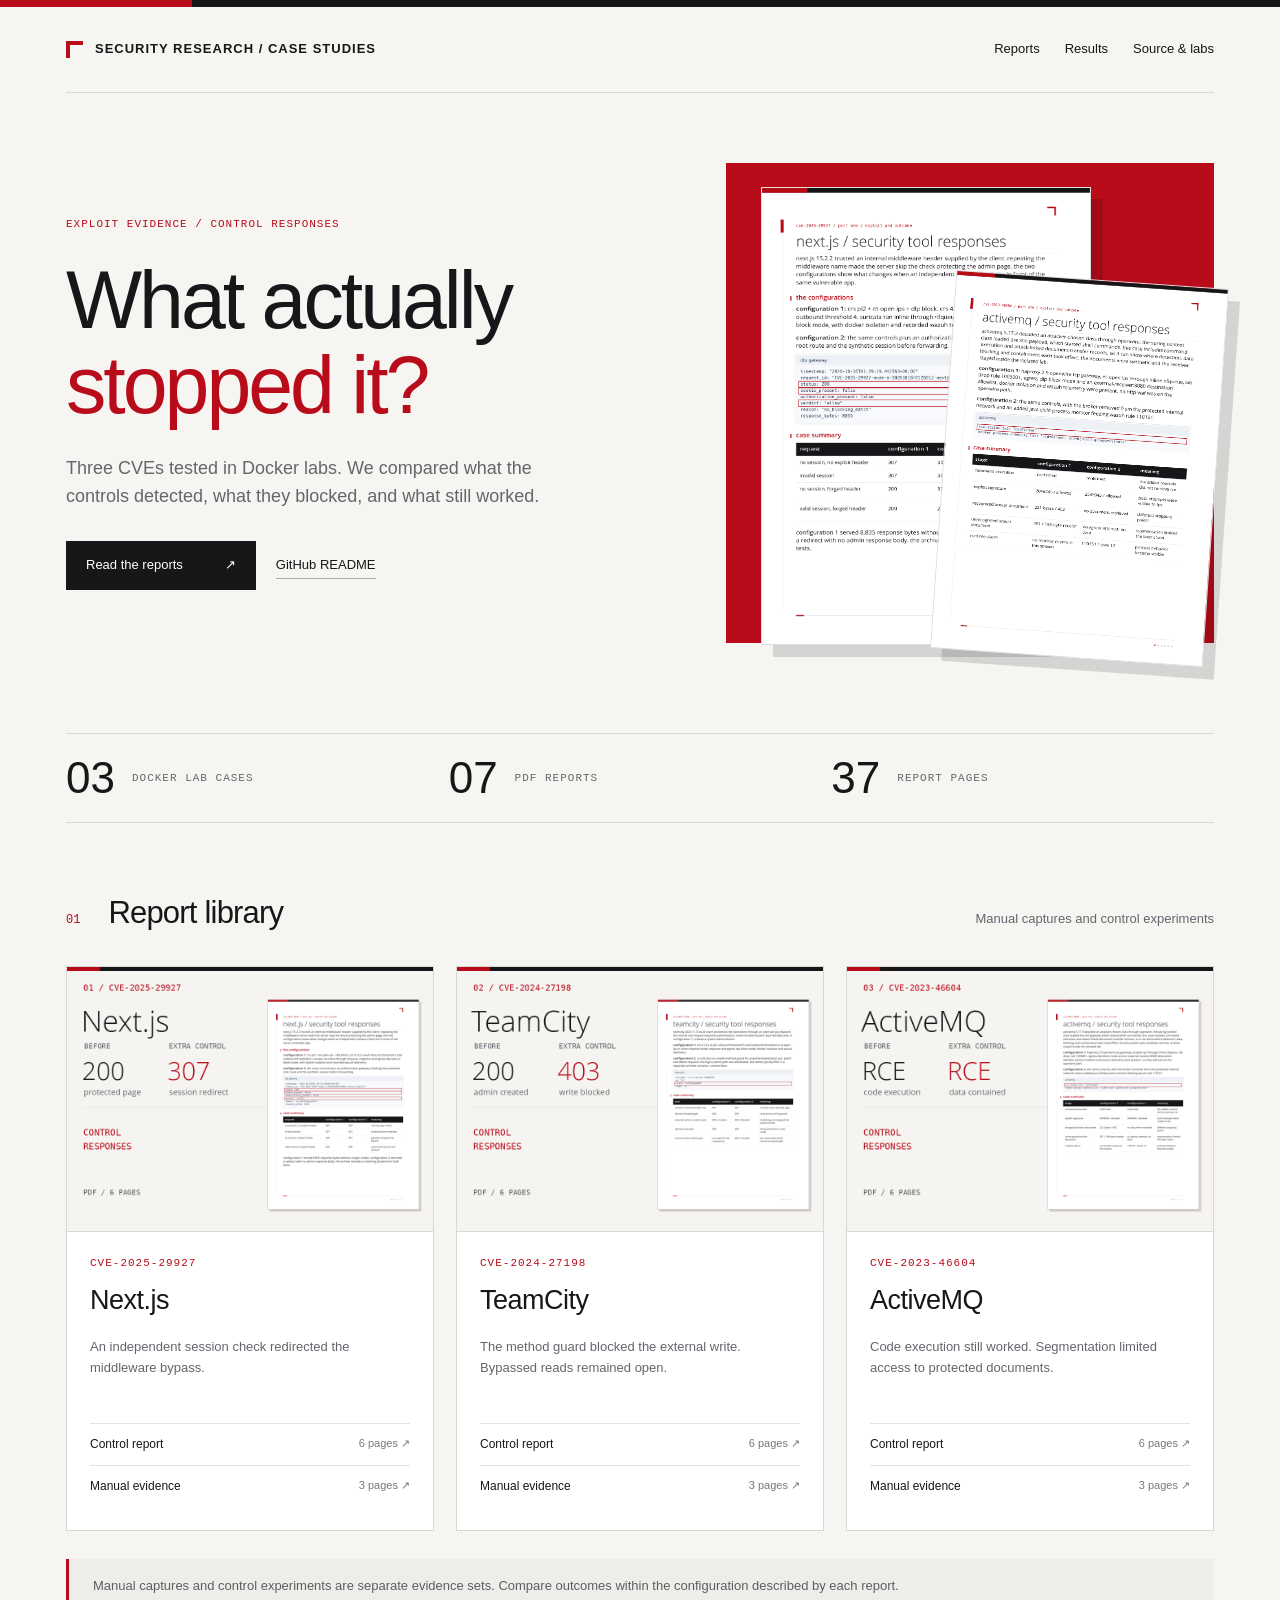
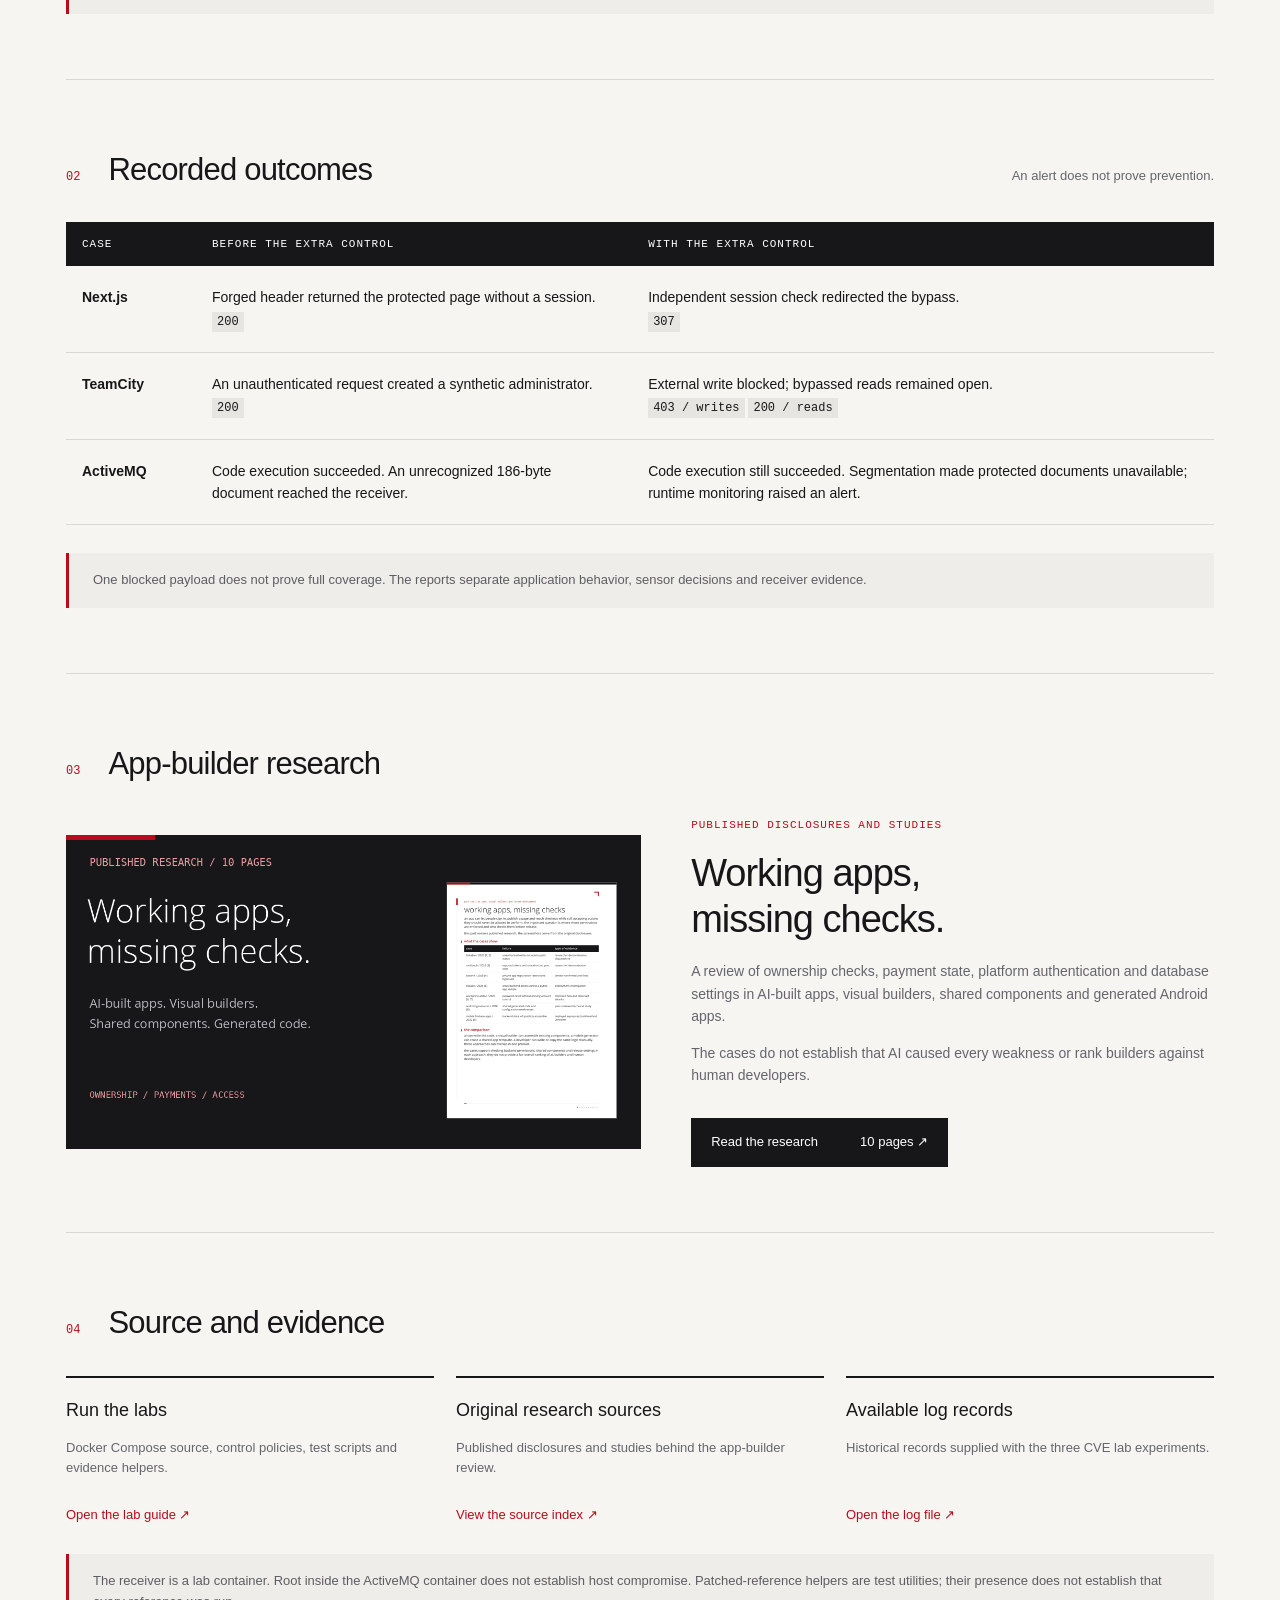
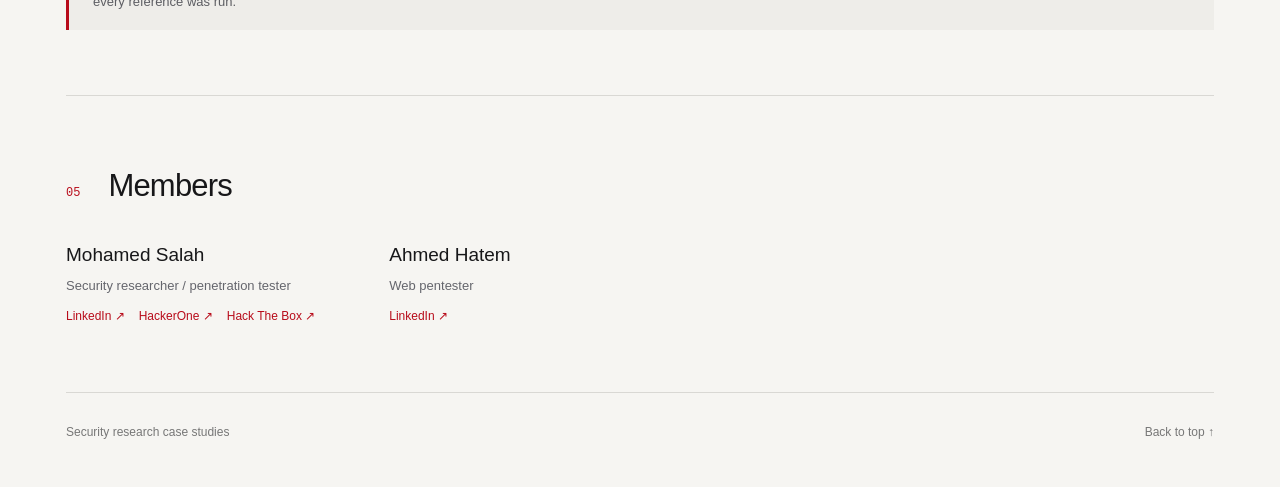
==== index.html @ 5f603a85 "amazing ideas2" ====
<!doctype html><html lang="en"><head><meta charset="utf-8"><meta name="viewport" content="width=device-width, initial-scale=1"><title>Security research case studies</title><meta name="description" content="Three Docker CVE labs and seven reports on exploit outcomes, security controls and app-builder research."><style>*{box-sizing:border-box}html{scroll-behavior:smooth}body{margin:0;background:#f6f5f2;color:#171719;font:16px/1.6 -apple-system,BlinkMacSystemFont,"Segoe UI",sans-serif}a{color:inherit;text-decoration:none}a:focus-visible{outline:3px solid #b80c1b;outline-offset:5px}.topline{height:7px;background:linear-gradient(90deg,#b80c1b 0 15%,#171719 15%)}.wrap{max-width:1220px;margin:auto;padding:0 36px}nav{display:flex;justify-content:space-between;align-items:center;min-height:86px;border-bottom:1px solid #d9d8d4;gap:24px}.wordmark{font-size:13px;letter-spacing:1px;font-weight:700;text-transform:uppercase;display:flex;align-items:center;gap:12px}.mark{width:17px;height:17px;border-left:4px solid #b80c1b;border-top:4px solid #b80c1b}.navlinks{display:flex;gap:25px;font-size:13px}.navlinks a:hover,.textlink:hover{color:#b80c1b}.hero{display:grid;grid-template-columns:1.25fr 1fr;gap:50px;align-items:center;padding:70px 0 60px}.eyebrow{font:11px/1.5 ui-monospace,SFMono-Regular,Consolas,monospace;text-transform:uppercase;letter-spacing:1px;color:#b80c1b}h1{font-weight:350;font-size:clamp(54px,6.3vw,87px);line-height:1.06;letter-spacing:-3px;margin:25px 0}h1 span{color:#b80c1b}.intro{font-size:18px;color:#65666d;max-width:510px}.actions{display:flex;gap:20px;align-items:center;margin-top:30px}.button{display:inline-flex;background:#171719;color:#fff;font-size:13px;padding:14px 20px;gap:42px}.button:hover{background:#b80c1b}.textlink{font-size:13px;border-bottom:1px solid #aaa;line-height:2}.hero-art{background:#b80c1b;padding:24px 35px 0;position:relative;min-height:480px}.hero-art img{width:79%;display:block;box-shadow:12px 12px 0 #0002;margin:0 0 -28px;border:1px solid #ddd}.hero-art img:last-child{position:absolute;width:56%;right:-2px;bottom:13px;transform:rotate(4deg)}.stats{display:grid;grid-template-columns:repeat(3,1fr);border-top:1px solid #d9d8d4;border-bottom:1px solid #d9d8d4;margin-top:30px}.stat{padding:22px 0;display:flex;align-items:center;gap:17px}.stat strong{font-weight:300;font-size:44px;line-height:1}.stat span{font:11px ui-monospace,Consolas,monospace;text-transform:uppercase;letter-spacing:1px;color:#65666d}.section{padding:65px 0;border-bottom:1px solid #d9d8d4}.section-head{display:flex;gap:28px;align-items:baseline;margin-bottom:28px}.section-head .num{color:#b80c1b;font:12px ui-monospace,monospace}.section-head h2{font-size:31px;font-weight:400;letter-spacing:-.8px;margin:0}.section-head p{margin:0 0 0 auto;color:#65666d;font-size:13px}.grid{display:grid;grid-template-columns:repeat(3,1fr);gap:22px}.report-card{border:1px solid #d9d8d4;background:#fff;transition:transform .2s,box-shadow .2s}.report-card:hover{transform:translateY(-4px);box-shadow:0 12px 28px #1717190d}.cover{display:block;border-bottom:1px solid #d9d8d4;overflow:hidden}.cover img{width:100%;display:block}.card-body{padding:23px}.card-body h3{font-size:27px;font-weight:400;letter-spacing:-.5px;margin:8px 0}.card-body p{font-size:13px;line-height:1.65;color:#65666d;min-height:65px}.report-links{margin-top:22px}.report-links a{font-size:12px;display:flex;justify-content:space-between;gap:10px;padding:11px 0;border-top:1px solid #e4e3df}.report-links a:hover{color:#b80c1b}.report-links span{font-size:11px;color:#777}.callout{border-left:3px solid #b80c1b;padding:17px 24px;margin-top:28px;background:#eeede9;color:#5d5e63;font-size:13px}.tablewrap{overflow-x:auto}table{border-collapse:collapse;width:100%;font-size:14px;min-width:650px}th{text-align:left;font:11px ui-monospace,Consolas,monospace;letter-spacing:1px;text-transform:uppercase;background:#171719;color:#fff;padding:16px}td{padding:20px 16px;border-bottom:1px solid #d9d8d4;vertical-align:top}td:first-child{font-weight:600;min-width:130px}td code{background:#e7e5e1;padding:3px 5px;font-size:12px}.red{color:#b80c1b}.research{display:grid;grid-template-columns:1.1fr 1fr;gap:50px;align-items:center}.research img{width:100%;display:block}.research h3{font-size:38px;line-height:1.2;font-weight:350;letter-spacing:-1px;margin:18px 0}.research p{font-size:14px;color:#65666d}.research .button{margin-top:18px}.links-grid{display:grid;grid-template-columns:repeat(3,1fr);gap:22px}.directory{border-top:2px solid #171719;padding-top:18px}.directory h3{font-size:18px;font-weight:500;margin:0 0 10px}.directory p{font-size:13px;color:#65666d;min-height:50px}.directory a{color:#b80c1b;font-size:13px}.people{display:flex;gap:60px;margin-top:30px}.people h3{font-size:19px;font-weight:500;margin:0}.people p{font-size:13px;color:#65666d;margin:5px 0}.people a{font-size:12px;color:#b80c1b;margin-right:14px}footer{padding:30px 0 45px;display:flex;justify-content:space-between;color:#777;font-size:12px}img{max-width:100%}@media(prefers-reduced-motion:reduce){html{scroll-behavior:auto}*{transition:none!important}}@media(max-width:850px){.hero{grid-template-columns:1fr;gap:35px;padding:42px 0}.hero-art{display:none}.grid{grid-template-columns:1fr}.report-card{display:grid;grid-template-columns:1fr 1.1fr}.cover{border-right:1px solid #ddd;border-bottom:0;align-self:center}.card-body p{min-height:0}.section-head{flex-wrap:wrap;gap:12px}.section-head p{margin:0 0 0 32px}.research{grid-template-columns:1fr;gap:25px}.links-grid{grid-template-columns:1fr}.directory p{min-height:0}.section{padding:42px 0}.people{gap:35px;flex-wrap:wrap}}@media(max-width:540px){.wrap{padding:0 20px}nav{align-items:flex-start;padding:20px 0;gap:14px;flex-direction:column}.navlinks{gap:20px}h1{font-size:58px;letter-spacing:-2px}.stats{gap:8px}.stat{flex-direction:column;align-items:flex-start;gap:10px}.stat strong{font-size:36px}.stat span{font-size:9px}.report-card{display:block}.cover{border-right:0;border-bottom:1px solid #ddd}.section-head h2{font-size:27px}.research h3{font-size:33px}.actions{gap:16px}.button{gap:20px}footer{flex-direction:column;gap:10px}}</style></head><body><div class="topline"></div><main class="wrap"><nav aria-label="Main navigation"><a class="wordmark" href="#top"><span class="mark" aria-hidden="true"></span>Security research / case studies</a><div class="navlinks"><a href="#reports">Reports</a><a href="#results">Results</a><a href="#source">Source &amp; labs</a></div></nav><section class="hero" id="top"><div><div class="eyebrow">Exploit evidence / control responses</div><h1>What actually<br><span>stopped it?</span></h1><p class="intro">Three CVEs tested in Docker labs. We compared what the controls detected, what they blocked, and what still worked.</p><div class="actions"><a class="button" href="#reports">Read the reports <span>↗</span></a><a class="textlink" href="README.md">GitHub README</a></div></div><div class="hero-art" aria-hidden="true"><img src="assets/reports/nextjs_cve-2025-29927_security_controls.png" alt=""><img src="assets/reports/activemq_cve-2023-46604_security_controls.png" alt=""></div></section><div class="stats"><div class="stat"><strong>03</strong><span>Docker lab cases</span></div><div class="stat"><strong>07</strong><span>PDF reports</span></div><div class="stat"><strong>37</strong><span>Report pages</span></div></div><section class="section" id="reports"><div class="section-head"><span class="num">01</span><h2>Report library</h2><p>Manual captures and control experiments</p></div><div class="grid"><article class="report-card"><a class="cover" href="reports/nextjs_cve-2025-29927_security_controls.pdf"><img src="assets/cases/nextjs.png" alt="Next.js recorded outcomes and report preview" loading="lazy"></a><div class="card-body"><div class="eyebrow">CVE-2025-29927</div><h3>Next.js</h3><p>An independent session check redirected the middleware bypass.</p><div class="report-links"><a href="reports/nextjs_cve-2025-29927_security_controls.pdf">Control report <span>6 pages ↗</span></a><a href="reports/nextjs_cve-2025-29927_report.pdf">Manual evidence <span>3 pages ↗</span></a></div></div></article><article class="report-card"><a class="cover" href="reports/teamcity_cve-2024-27198_security_controls.pdf"><img src="assets/cases/teamcity.png" alt="TeamCity recorded outcomes and report preview" loading="lazy"></a><div class="card-body"><div class="eyebrow">CVE-2024-27198</div><h3>TeamCity</h3><p>The method guard blocked the external write. Bypassed reads remained open.</p><div class="report-links"><a href="reports/teamcity_cve-2024-27198_security_controls.pdf">Control report <span>6 pages ↗</span></a><a href="reports/teamcity_cve-2024-27198_report.pdf">Manual evidence <span>3 pages ↗</span></a></div></div></article><article class="report-card"><a class="cover" href="reports/activemq_cve-2023-46604_security_controls.pdf"><img src="assets/cases/activemq.png" alt="ActiveMQ recorded outcomes and report preview" loading="lazy"></a><div class="card-body"><div class="eyebrow">CVE-2023-46604</div><h3>ActiveMQ</h3><p>Code execution still worked. Segmentation limited access to protected documents.</p><div class="report-links"><a href="reports/activemq_cve-2023-46604_security_controls.pdf">Control report <span>6 pages ↗</span></a><a href="reports/activemq_cve-2023-46604_report.pdf">Manual evidence <span>3 pages ↗</span></a></div></div></article></div><div class="callout">Manual captures and control experiments are separate evidence sets. Compare outcomes within the configuration described by each report.</div></section><section class="section" id="results"><div class="section-head"><span class="num">02</span><h2>Recorded outcomes</h2><p>An alert does not prove prevention.</p></div><div class="tablewrap"><table><thead><tr><th>Case</th><th>Before the extra control</th><th>With the extra control</th></tr></thead><tbody><tr><td>Next.js</td><td>Forged header returned the protected page without a session.<br><code>200</code></td><td>Independent session check redirected the bypass.<br><code>307</code></td></tr><tr><td>TeamCity</td><td>An unauthenticated request created a synthetic administrator.<br><code>200</code></td><td>External write blocked; bypassed reads remained open.<br><code>403 / writes</code> <code>200 / reads</code></td></tr><tr><td>ActiveMQ</td><td>Code execution succeeded. An unrecognized 186-byte document reached the receiver.</td><td>Code execution still succeeded. Segmentation made protected documents unavailable; runtime monitoring raised an alert.</td></tr></tbody></table></div><div class="callout">One blocked payload does not prove full coverage. The reports separate application behavior, sensor decisions and receiver evidence.</div></section><section class="section"><div class="section-head"><span class="num">03</span><h2>App-builder research</h2></div><div class="research"><a href="reports/app_builders_security_research.pdf"><img src="assets/cases/app-builders.png" alt="Working apps, missing checks report preview" loading="lazy"></a><div><div class="eyebrow">Published disclosures and studies</div><h3>Working apps,<br>missing checks.</h3><p>A review of ownership checks, payment state, platform authentication and database settings in AI-built apps, visual builders, shared components and generated Android apps.</p><p>The cases do not establish that AI caused every weakness or rank builders against human developers.</p><a class="button" href="reports/app_builders_security_research.pdf">Read the research <span>10 pages ↗</span></a></div></div></section><section class="section" id="source"><div class="section-head"><span class="num">04</span><h2>Source and evidence</h2></div><div class="links-grid"><div class="directory"><h3>Run the labs</h3><p>Docker Compose source, control policies, test scripts and evidence helpers.</p><a href="labs/security-control-limits/README.md">Open the lab guide ↗</a></div><div class="directory"><h3>Original research sources</h3><p>Published disclosures and studies behind the app-builder review.</p><a href="research/app-builders/README.md">View the source index ↗</a></div><div class="directory"><h3>Available log records</h3><p>Historical records supplied with the three CVE lab experiments.</p><a href="logs/three_cve_logs_available_records.txt">Open the log file ↗</a></div></div><div class="callout">The receiver is a lab container. Root inside the ActiveMQ container does not establish host compromise. Patched-reference helpers are test utilities; their presence does not establish that every reference was run.</div></section><section class="section"><div class="section-head"><span class="num">05</span><h2>Members</h2></div><div class="people"><div><h3>Mohamed Salah</h3><p>Security researcher / penetration tester</p><a href="https://www.linkedin.com/in/mohamed-salah-3a0498248/">LinkedIn ↗</a><a href="https://hackerone.com/lightofthemoon">HackerOne ↗</a><a href="https://app.hackthebox.com/profile/2354735">Hack The Box ↗</a></div><div><h3>Ahmed Hatem</h3><p>Web pentester</p><a href="https://www.linkedin.com/in/ahmed-hatem-0530742b2">LinkedIn ↗</a></div></div></section><footer><span>Security research case studies</span><a href="#top">Back to top ↑</a></footer></main></body></html>
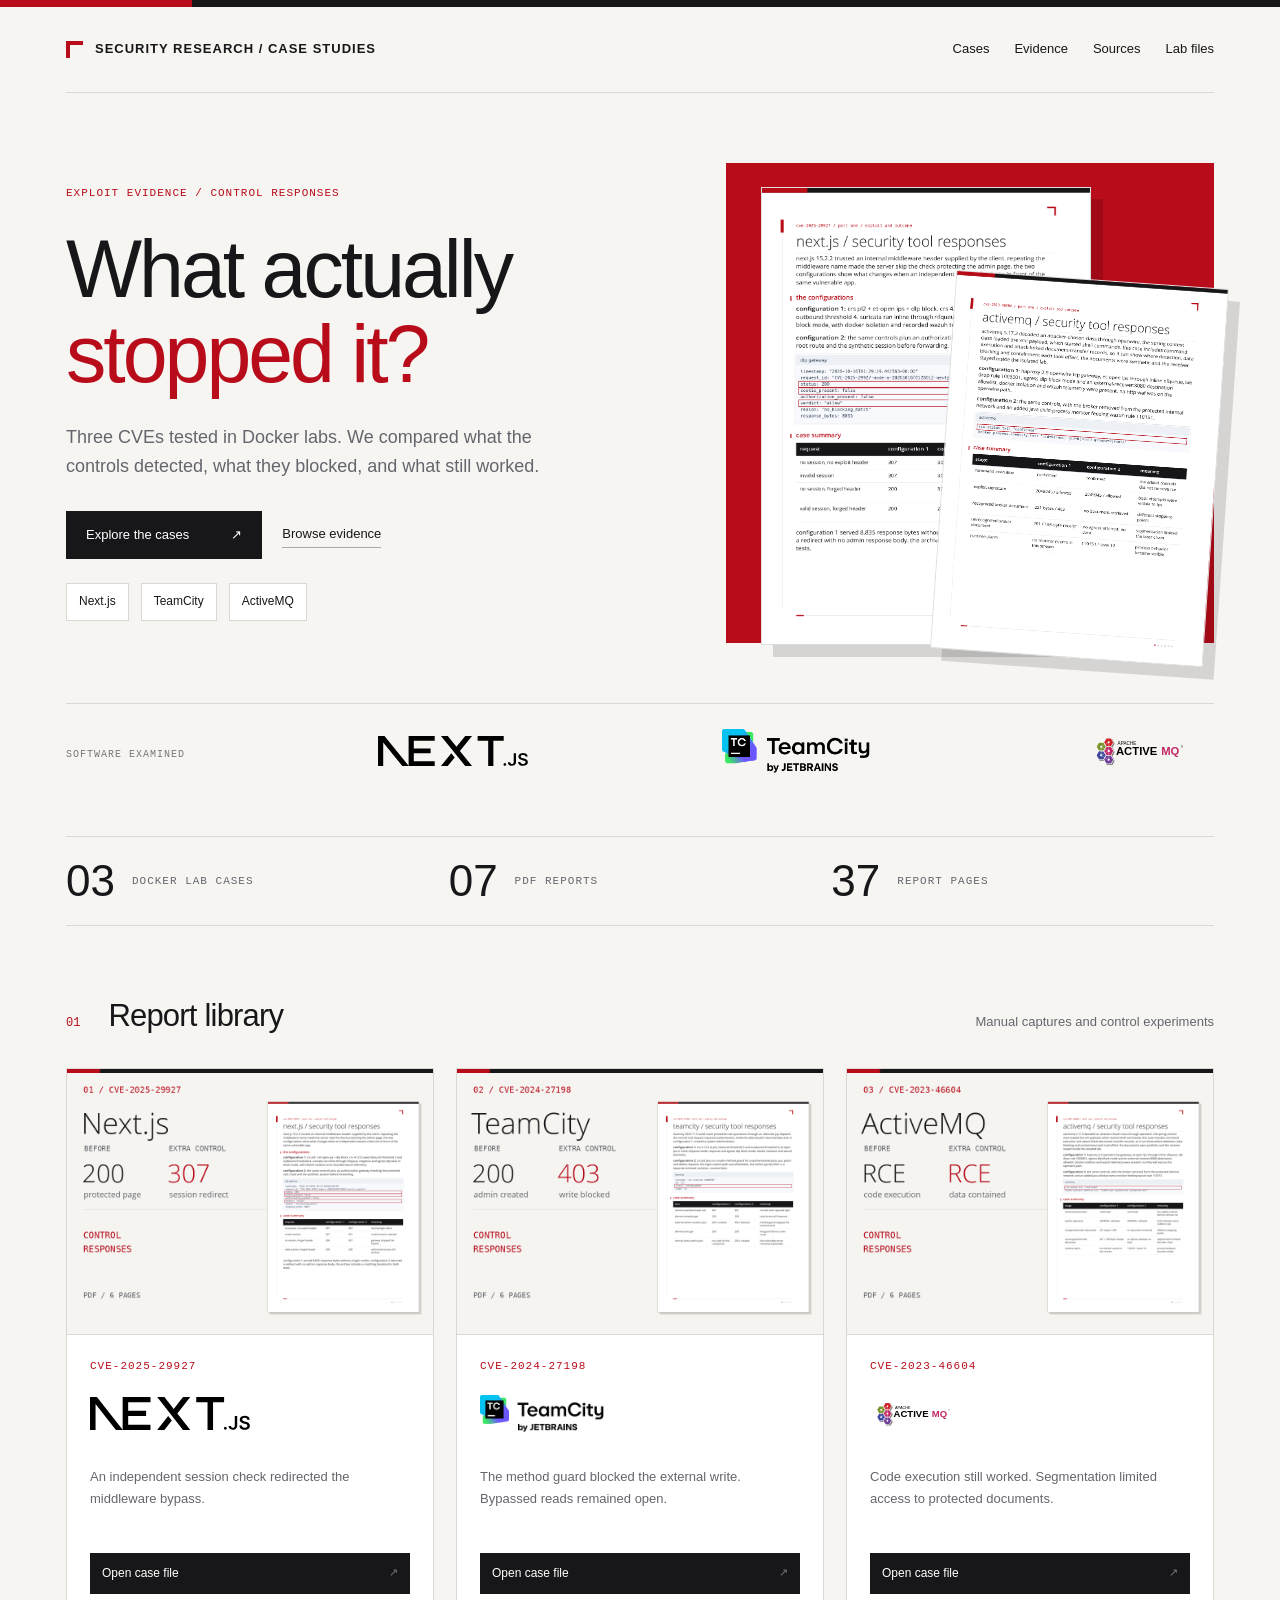
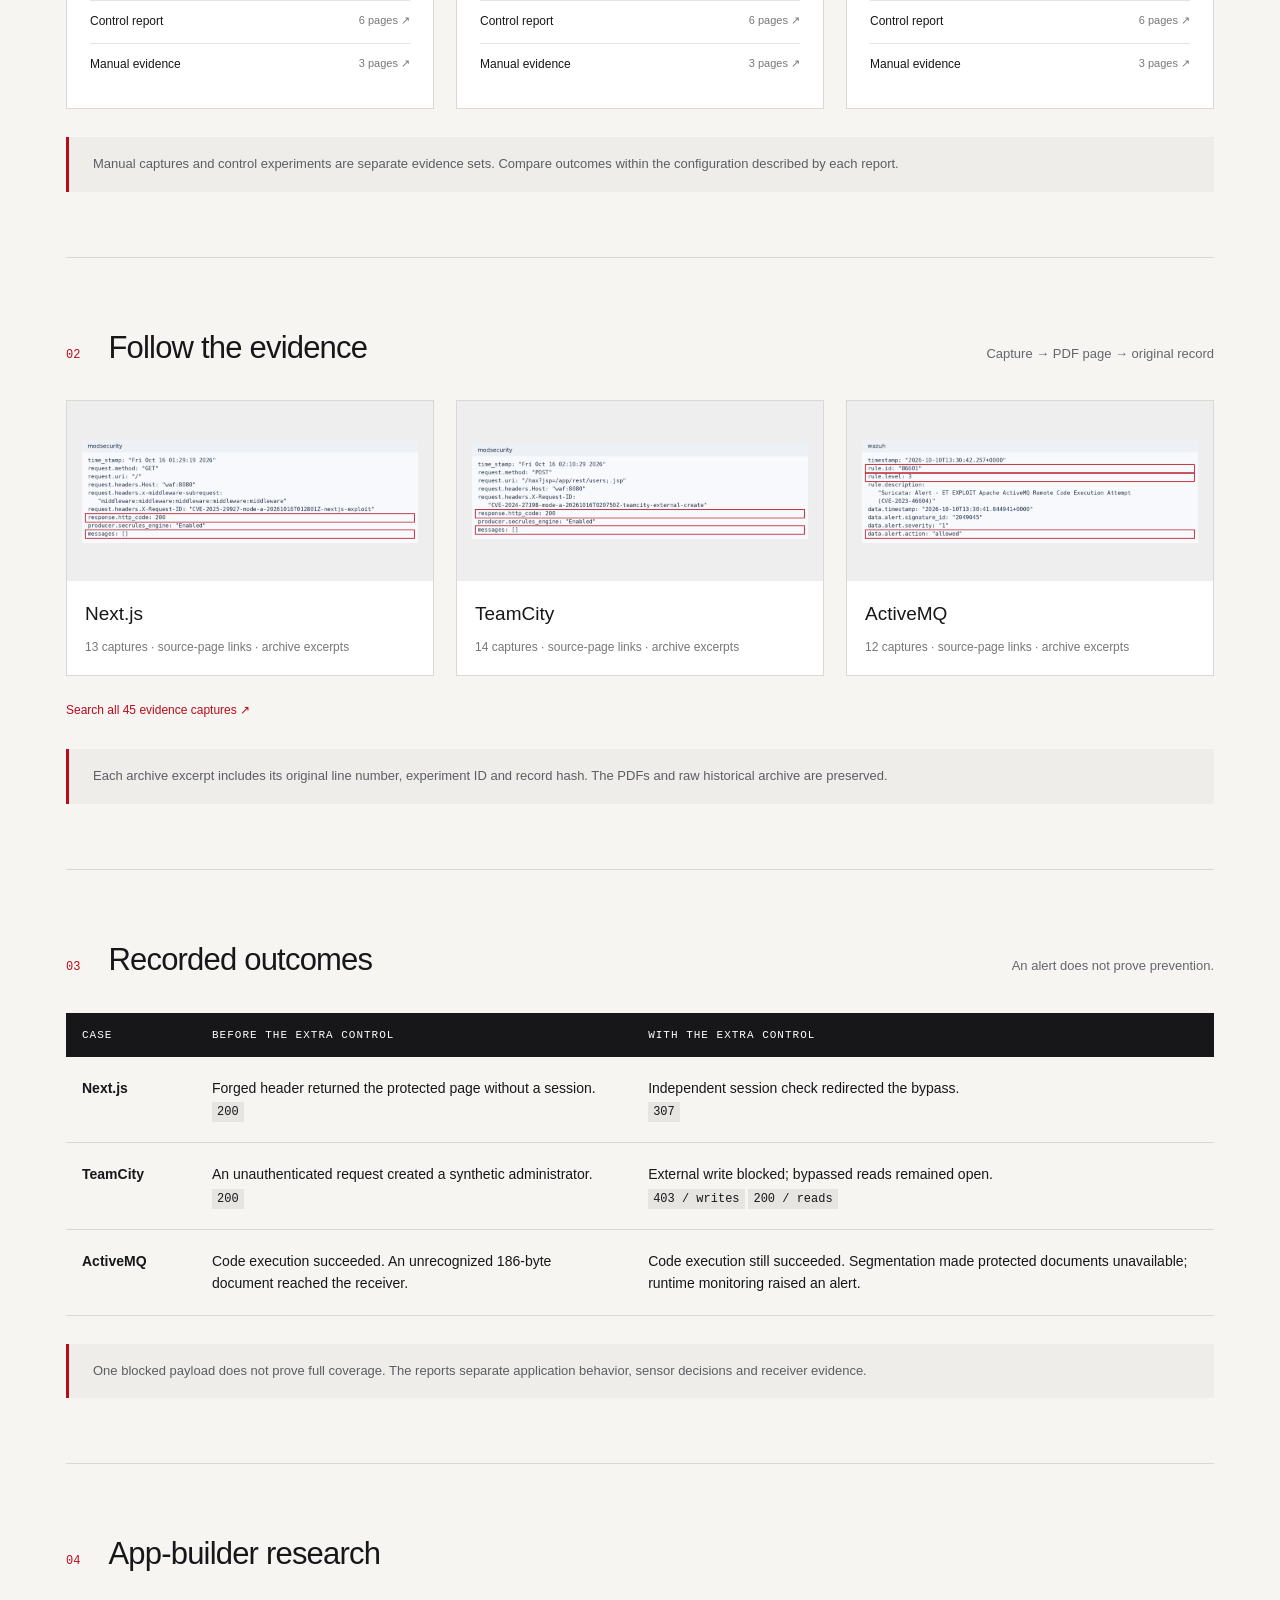
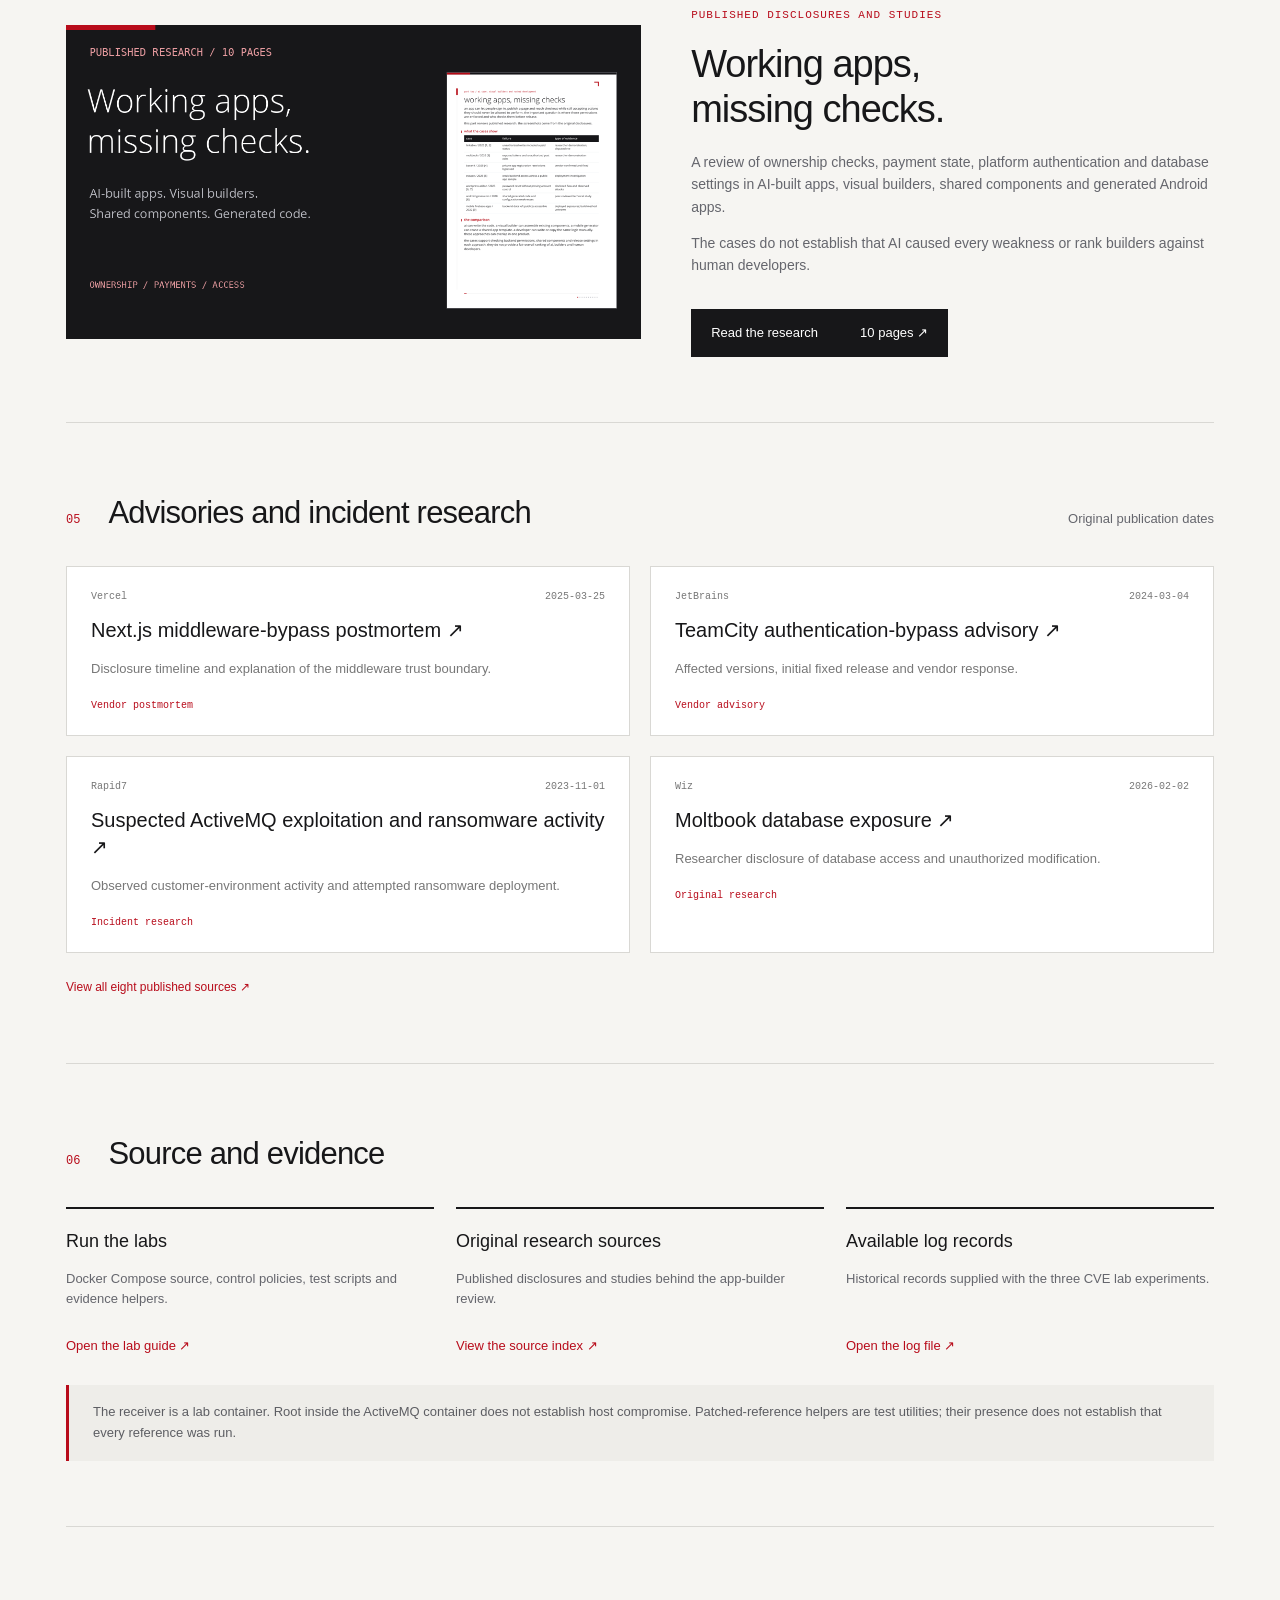
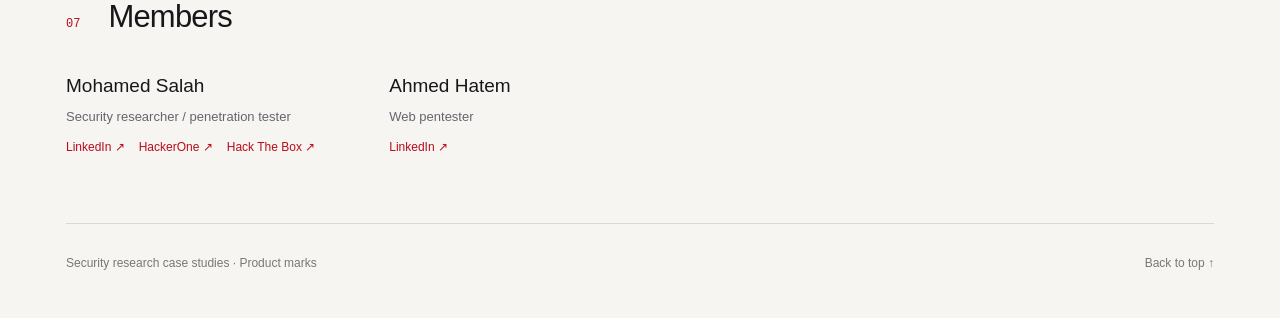
==== commit 0ee0ecb2: "amzig" ====
--- a/index.html
+++ b/index.html
@@ -1 +1 @@
-<!doctype html><html lang="en"><head><meta charset="utf-8"><meta name="viewport" content="width=device-width, initial-scale=1"><title>Security research case studies</title><meta name="description" content="Three Docker CVE labs and seven reports on exploit outcomes, security controls and app-builder research."><style>*{box-sizing:border-box}html{scroll-behavior:smooth}body{margin:0;background:#f6f5f2;color:#171719;font:16px/1.6 -apple-system,BlinkMacSystemFont,"Segoe UI",sans-serif}a{color:inherit;text-decoration:none}a:focus-visible{outline:3px solid #b80c1b;outline-offset:5px}.topline{height:7px;background:linear-gradient(90deg,#b80c1b 0 15%,#171719 15%)}.wrap{max-width:1220px;margin:auto;padding:0 36px}nav{display:flex;justify-content:space-between;align-items:center;min-height:86px;border-bottom:1px solid #d9d8d4;gap:24px}.wordmark{font-size:13px;letter-spacing:1px;font-weight:700;text-transform:uppercase;display:flex;align-items:center;gap:12px}.mark{width:17px;height:17px;border-left:4px solid #b80c1b;border-top:4px solid #b80c1b}.navlinks{display:flex;gap:25px;font-size:13px}.navlinks a:hover,.textlink:hover{color:#b80c1b}.hero{display:grid;grid-template-columns:1.25fr 1fr;gap:50px;align-items:center;padding:70px 0 60px}.eyebrow{font:11px/1.5 ui-monospace,SFMono-Regular,Consolas,monospace;text-transform:uppercase;letter-spacing:1px;color:#b80c1b}h1{font-weight:350;font-size:clamp(54px,6.3vw,87px);line-height:1.06;letter-spacing:-3px;margin:25px 0}h1 span{color:#b80c1b}.intro{font-size:18px;color:#65666d;max-width:510px}.actions{display:flex;gap:20px;align-items:center;margin-top:30px}.button{display:inline-flex;background:#171719;color:#fff;font-size:13px;padding:14px 20px;gap:42px}.button:hover{background:#b80c1b}.textlink{font-size:13px;border-bottom:1px solid #aaa;line-height:2}.hero-art{background:#b80c1b;padding:24px 35px 0;position:relative;min-height:480px}.hero-art img{width:79%;display:block;box-shadow:12px 12px 0 #0002;margin:0 0 -28px;border:1px solid #ddd}.hero-art img:last-child{position:absolute;width:56%;right:-2px;bottom:13px;transform:rotate(4deg)}.stats{display:grid;grid-template-columns:repeat(3,1fr);border-top:1px solid #d9d8d4;border-bottom:1px solid #d9d8d4;margin-top:30px}.stat{padding:22px 0;display:flex;align-items:center;gap:17px}.stat strong{font-weight:300;font-size:44px;line-height:1}.stat span{font:11px ui-monospace,Consolas,monospace;text-transform:uppercase;letter-spacing:1px;color:#65666d}.section{padding:65px 0;border-bottom:1px solid #d9d8d4}.section-head{display:flex;gap:28px;align-items:baseline;margin-bottom:28px}.section-head .num{color:#b80c1b;font:12px ui-monospace,monospace}.section-head h2{font-size:31px;font-weight:400;letter-spacing:-.8px;margin:0}.section-head p{margin:0 0 0 auto;color:#65666d;font-size:13px}.grid{display:grid;grid-template-columns:repeat(3,1fr);gap:22px}.report-card{border:1px solid #d9d8d4;background:#fff;transition:transform .2s,box-shadow .2s}.report-card:hover{transform:translateY(-4px);box-shadow:0 12px 28px #1717190d}.cover{display:block;border-bottom:1px solid #d9d8d4;overflow:hidden}.cover img{width:100%;display:block}.card-body{padding:23px}.card-body h3{font-size:27px;font-weight:400;letter-spacing:-.5px;margin:8px 0}.card-body p{font-size:13px;line-height:1.65;color:#65666d;min-height:65px}.report-links{margin-top:22px}.report-links a{font-size:12px;display:flex;justify-content:space-between;gap:10px;padding:11px 0;border-top:1px solid #e4e3df}.report-links a:hover{color:#b80c1b}.report-links span{font-size:11px;color:#777}.callout{border-left:3px solid #b80c1b;padding:17px 24px;margin-top:28px;background:#eeede9;color:#5d5e63;font-size:13px}.tablewrap{overflow-x:auto}table{border-collapse:collapse;width:100%;font-size:14px;min-width:650px}th{text-align:left;font:11px ui-monospace,Consolas,monospace;letter-spacing:1px;text-transform:uppercase;background:#171719;color:#fff;padding:16px}td{padding:20px 16px;border-bottom:1px solid #d9d8d4;vertical-align:top}td:first-child{font-weight:600;min-width:130px}td code{background:#e7e5e1;padding:3px 5px;font-size:12px}.red{color:#b80c1b}.research{display:grid;grid-template-columns:1.1fr 1fr;gap:50px;align-items:center}.research img{width:100%;display:block}.research h3{font-size:38px;line-height:1.2;font-weight:350;letter-spacing:-1px;margin:18px 0}.research p{font-size:14px;color:#65666d}.research .button{margin-top:18px}.links-grid{display:grid;grid-template-columns:repeat(3,1fr);gap:22px}.directory{border-top:2px solid #171719;padding-top:18px}.directory h3{font-size:18px;font-weight:500;margin:0 0 10px}.directory p{font-size:13px;color:#65666d;min-height:50px}.directory a{color:#b80c1b;font-size:13px}.people{display:flex;gap:60px;margin-top:30px}.people h3{font-size:19px;font-weight:500;margin:0}.people p{font-size:13px;color:#65666d;margin:5px 0}.people a{font-size:12px;color:#b80c1b;margin-right:14px}footer{padding:30px 0 45px;display:flex;justify-content:space-between;color:#777;font-size:12px}img{max-width:100%}@media(prefers-reduced-motion:reduce){html{scroll-behavior:auto}*{transition:none!important}}@media(max-width:850px){.hero{grid-template-columns:1fr;gap:35px;padding:42px 0}.hero-art{display:none}.grid{grid-template-columns:1fr}.report-card{display:grid;grid-template-columns:1fr 1.1fr}.cover{border-right:1px solid #ddd;border-bottom:0;align-self:center}.card-body p{min-height:0}.section-head{flex-wrap:wrap;gap:12px}.section-head p{margin:0 0 0 32px}.research{grid-template-columns:1fr;gap:25px}.links-grid{grid-template-columns:1fr}.directory p{min-height:0}.section{padding:42px 0}.people{gap:35px;flex-wrap:wrap}}@media(max-width:540px){.wrap{padding:0 20px}nav{align-items:flex-start;padding:20px 0;gap:14px;flex-direction:column}.navlinks{gap:20px}h1{font-size:58px;letter-spacing:-2px}.stats{gap:8px}.stat{flex-direction:column;align-items:flex-start;gap:10px}.stat strong{font-size:36px}.stat span{font-size:9px}.report-card{display:block}.cover{border-right:0;border-bottom:1px solid #ddd}.section-head h2{font-size:27px}.research h3{font-size:33px}.actions{gap:16px}.button{gap:20px}footer{flex-direction:column;gap:10px}}</style></head><body><div class="topline"></div><main class="wrap"><nav aria-label="Main navigation"><a class="wordmark" href="#top"><span class="mark" aria-hidden="true"></span>Security research / case studies</a><div class="navlinks"><a href="#reports">Reports</a><a href="#results">Results</a><a href="#source">Source &amp; labs</a></div></nav><section class="hero" id="top"><div><div class="eyebrow">Exploit evidence / control responses</div><h1>What actually<br><span>stopped it?</span></h1><p class="intro">Three CVEs tested in Docker labs. We compared what the controls detected, what they blocked, and what still worked.</p><div class="actions"><a class="button" href="#reports">Read the reports <span>↗</span></a><a class="textlink" href="README.md">GitHub README</a></div></div><div class="hero-art" aria-hidden="true"><img src="assets/reports/nextjs_cve-2025-29927_security_controls.png" alt=""><img src="assets/reports/activemq_cve-2023-46604_security_controls.png" alt=""></div></section><div class="stats"><div class="stat"><strong>03</strong><span>Docker lab cases</span></div><div class="stat"><strong>07</strong><span>PDF reports</span></div><div class="stat"><strong>37</strong><span>Report pages</span></div></div><section class="section" id="reports"><div class="section-head"><span class="num">01</span><h2>Report library</h2><p>Manual captures and control experiments</p></div><div class="grid"><article class="report-card"><a class="cover" href="reports/nextjs_cve-2025-29927_security_controls.pdf"><img src="assets/cases/nextjs.png" alt="Next.js recorded outcomes and report preview" loading="lazy"></a><div class="card-body"><div class="eyebrow">CVE-2025-29927</div><h3>Next.js</h3><p>An independent session check redirected the middleware bypass.</p><div class="report-links"><a href="reports/nextjs_cve-2025-29927_security_controls.pdf">Control report <span>6 pages ↗</span></a><a href="reports/nextjs_cve-2025-29927_report.pdf">Manual evidence <span>3 pages ↗</span></a></div></div></article><article class="report-card"><a class="cover" href="reports/teamcity_cve-2024-27198_security_controls.pdf"><img src="assets/cases/teamcity.png" alt="TeamCity recorded outcomes and report preview" loading="lazy"></a><div class="card-body"><div class="eyebrow">CVE-2024-27198</div><h3>TeamCity</h3><p>The method guard blocked the external write. Bypassed reads remained open.</p><div class="report-links"><a href="reports/teamcity_cve-2024-27198_security_controls.pdf">Control report <span>6 pages ↗</span></a><a href="reports/teamcity_cve-2024-27198_report.pdf">Manual evidence <span>3 pages ↗</span></a></div></div></article><article class="report-card"><a class="cover" href="reports/activemq_cve-2023-46604_security_controls.pdf"><img src="assets/cases/activemq.png" alt="ActiveMQ recorded outcomes and report preview" loading="lazy"></a><div class="card-body"><div class="eyebrow">CVE-2023-46604</div><h3>ActiveMQ</h3><p>Code execution still worked. Segmentation limited access to protected documents.</p><div class="report-links"><a href="reports/activemq_cve-2023-46604_security_controls.pdf">Control report <span>6 pages ↗</span></a><a href="reports/activemq_cve-2023-46604_report.pdf">Manual evidence <span>3 pages ↗</span></a></div></div></article></div><div class="callout">Manual captures and control experiments are separate evidence sets. Compare outcomes within the configuration described by each report.</div></section><section class="section" id="results"><div class="section-head"><span class="num">02</span><h2>Recorded outcomes</h2><p>An alert does not prove prevention.</p></div><div class="tablewrap"><table><thead><tr><th>Case</th><th>Before the extra control</th><th>With the extra control</th></tr></thead><tbody><tr><td>Next.js</td><td>Forged header returned the protected page without a session.<br><code>200</code></td><td>Independent session check redirected the bypass.<br><code>307</code></td></tr><tr><td>TeamCity</td><td>An unauthenticated request created a synthetic administrator.<br><code>200</code></td><td>External write blocked; bypassed reads remained open.<br><code>403 / writes</code> <code>200 / reads</code></td></tr><tr><td>ActiveMQ</td><td>Code execution succeeded. An unrecognized 186-byte document reached the receiver.</td><td>Code execution still succeeded. Segmentation made protected documents unavailable; runtime monitoring raised an alert.</td></tr></tbody></table></div><div class="callout">One blocked payload does not prove full coverage. The reports separate application behavior, sensor decisions and receiver evidence.</div></section><section class="section"><div class="section-head"><span class="num">03</span><h2>App-builder research</h2></div><div class="research"><a href="reports/app_builders_security_research.pdf"><img src="assets/cases/app-builders.png" alt="Working apps, missing checks report preview" loading="lazy"></a><div><div class="eyebrow">Published disclosures and studies</div><h3>Working apps,<br>missing checks.</h3><p>A review of ownership checks, payment state, platform authentication and database settings in AI-built apps, visual builders, shared components and generated Android apps.</p><p>The cases do not establish that AI caused every weakness or rank builders against human developers.</p><a class="button" href="reports/app_builders_security_research.pdf">Read the research <span>10 pages ↗</span></a></div></div></section><section class="section" id="source"><div class="section-head"><span class="num">04</span><h2>Source and evidence</h2></div><div class="links-grid"><div class="directory"><h3>Run the labs</h3><p>Docker Compose source, control policies, test scripts and evidence helpers.</p><a href="labs/security-control-limits/README.md">Open the lab guide ↗</a></div><div class="directory"><h3>Original research sources</h3><p>Published disclosures and studies behind the app-builder review.</p><a href="research/app-builders/README.md">View the source index ↗</a></div><div class="directory"><h3>Available log records</h3><p>Historical records supplied with the three CVE lab experiments.</p><a href="logs/three_cve_logs_available_records.txt">Open the log file ↗</a></div></div><div class="callout">The receiver is a lab container. Root inside the ActiveMQ container does not establish host compromise. Patched-reference helpers are test utilities; their presence does not establish that every reference was run.</div></section><section class="section"><div class="section-head"><span class="num">05</span><h2>Members</h2></div><div class="people"><div><h3>Mohamed Salah</h3><p>Security researcher / penetration tester</p><a href="https://www.linkedin.com/in/mohamed-salah-3a0498248/">LinkedIn ↗</a><a href="https://hackerone.com/lightofthemoon">HackerOne ↗</a><a href="https://app.hackthebox.com/profile/2354735">Hack The Box ↗</a></div><div><h3>Ahmed Hatem</h3><p>Web pentester</p><a href="https://www.linkedin.com/in/ahmed-hatem-0530742b2">LinkedIn ↗</a></div></div></section><footer><span>Security research case studies</span><a href="#top">Back to top ↑</a></footer></main></body></html>+<!doctype html><html lang="en"><head><meta charset="utf-8"><meta name="viewport" content="width=device-width, initial-scale=1"><title>Security research case studies</title><meta name="description" content="Three Docker CVE labs and seven reports on exploit outcomes, security controls and app-builder research."><style>*{box-sizing:border-box}html{scroll-behavior:smooth}body{margin:0;background:#f6f5f2;color:#171719;font:16px/1.6 -apple-system,BlinkMacSystemFont,"Segoe UI",sans-serif}a{color:inherit;text-decoration:none}a:focus-visible{outline:3px solid #b80c1b;outline-offset:5px}.topline{height:7px;background:linear-gradient(90deg,#b80c1b 0 15%,#171719 15%)}.wrap{max-width:1220px;margin:auto;padding:0 36px}nav{display:flex;justify-content:space-between;align-items:center;min-height:86px;border-bottom:1px solid #d9d8d4;gap:24px}.wordmark{font-size:13px;letter-spacing:1px;font-weight:700;text-transform:uppercase;display:flex;align-items:center;gap:12px}.mark{width:17px;height:17px;border-left:4px solid #b80c1b;border-top:4px solid #b80c1b}.navlinks{display:flex;gap:25px;font-size:13px}.navlinks a:hover,.textlink:hover{color:#b80c1b}.hero{display:grid;grid-template-columns:1.25fr 1fr;gap:50px;align-items:center;padding:70px 0 60px}.eyebrow{font:11px/1.5 ui-monospace,SFMono-Regular,Consolas,monospace;text-transform:uppercase;letter-spacing:1px;color:#b80c1b}h1{font-weight:350;font-size:clamp(54px,6.3vw,87px);line-height:1.06;letter-spacing:-3px;margin:25px 0}h1 span{color:#b80c1b}.intro{font-size:18px;color:#65666d;max-width:510px}.actions{display:flex;gap:20px;align-items:center;margin-top:30px}.button{display:inline-flex;background:#171719;color:#fff;font-size:13px;padding:14px 20px;gap:42px}.button:hover{background:#b80c1b}.textlink{font-size:13px;border-bottom:1px solid #aaa;line-height:2}.hero-art{background:#b80c1b;padding:24px 35px 0;position:relative;min-height:480px}.hero-art img{width:79%;display:block;box-shadow:12px 12px 0 #0002;margin:0 0 -28px;border:1px solid #ddd}.hero-art img:last-child{position:absolute;width:56%;right:-2px;bottom:13px;transform:rotate(4deg)}.stats{display:grid;grid-template-columns:repeat(3,1fr);border-top:1px solid #d9d8d4;border-bottom:1px solid #d9d8d4;margin-top:30px}.stat{padding:22px 0;display:flex;align-items:center;gap:17px}.stat strong{font-weight:300;font-size:44px;line-height:1}.stat span{font:11px ui-monospace,Consolas,monospace;text-transform:uppercase;letter-spacing:1px;color:#65666d}.section{padding:65px 0;border-bottom:1px solid #d9d8d4}.section-head{display:flex;gap:28px;align-items:baseline;margin-bottom:28px}.section-head .num{color:#b80c1b;font:12px ui-monospace,monospace}.section-head h2{font-size:31px;font-weight:400;letter-spacing:-.8px;margin:0}.section-head p{margin:0 0 0 auto;color:#65666d;font-size:13px}.grid{display:grid;grid-template-columns:repeat(3,1fr);gap:22px}.report-card{border:1px solid #d9d8d4;background:#fff;transition:transform .2s,box-shadow .2s}.report-card:hover{transform:translateY(-4px);box-shadow:0 12px 28px #1717190d}.cover{display:block;border-bottom:1px solid #d9d8d4;overflow:hidden}.cover img{width:100%;display:block}.card-body{padding:23px}.card-body h3{font-size:27px;font-weight:400;letter-spacing:-.5px;margin:8px 0}.card-body p{font-size:13px;line-height:1.65;color:#65666d;min-height:65px}.report-links{margin-top:22px}.report-links a{font-size:12px;display:flex;justify-content:space-between;gap:10px;padding:11px 0;border-top:1px solid #e4e3df}.report-links a:hover{color:#b80c1b}.report-links span{font-size:11px;color:#777}.callout{border-left:3px solid #b80c1b;padding:17px 24px;margin-top:28px;background:#eeede9;color:#5d5e63;font-size:13px}.tablewrap{overflow-x:auto}table{border-collapse:collapse;width:100%;font-size:14px;min-width:650px}th{text-align:left;font:11px ui-monospace,Consolas,monospace;letter-spacing:1px;text-transform:uppercase;background:#171719;color:#fff;padding:16px}td{padding:20px 16px;border-bottom:1px solid #d9d8d4;vertical-align:top}td:first-child{font-weight:600;min-width:130px}td code{background:#e7e5e1;padding:3px 5px;font-size:12px}.red{color:#b80c1b}.research{display:grid;grid-template-columns:1.1fr 1fr;gap:50px;align-items:center}.research img{width:100%;display:block}.research h3{font-size:38px;line-height:1.2;font-weight:350;letter-spacing:-1px;margin:18px 0}.research p{font-size:14px;color:#65666d}.research .button{margin-top:18px}.links-grid{display:grid;grid-template-columns:repeat(3,1fr);gap:22px}.directory{border-top:2px solid #171719;padding-top:18px}.directory h3{font-size:18px;font-weight:500;margin:0 0 10px}.directory p{font-size:13px;color:#65666d;min-height:50px}.directory a{color:#b80c1b;font-size:13px}.people{display:flex;gap:60px;margin-top:30px}.people h3{font-size:19px;font-weight:500;margin:0}.people p{font-size:13px;color:#65666d;margin:5px 0}.people a{font-size:12px;color:#b80c1b;margin-right:14px}footer{padding:30px 0 45px;display:flex;justify-content:space-between;color:#777;font-size:12px}img{max-width:100%}@media(prefers-reduced-motion:reduce){html{scroll-behavior:auto}*{transition:none!important}}@media(max-width:850px){.hero{grid-template-columns:1fr;gap:35px;padding:42px 0}.hero-art{display:none}.grid{grid-template-columns:1fr}.report-card{display:grid;grid-template-columns:1fr 1.1fr}.cover{border-right:1px solid #ddd;border-bottom:0;align-self:center}.card-body p{min-height:0}.section-head{flex-wrap:wrap;gap:12px}.section-head p{margin:0 0 0 32px}.research{grid-template-columns:1fr;gap:25px}.links-grid{grid-template-columns:1fr}.directory p{min-height:0}.section{padding:42px 0}.people{gap:35px;flex-wrap:wrap}}@media(max-width:540px){.wrap{padding:0 20px}nav{align-items:flex-start;padding:20px 0;gap:14px;flex-direction:column}.navlinks{gap:20px}h1{font-size:58px;letter-spacing:-2px}.stats{gap:8px}.stat{flex-direction:column;align-items:flex-start;gap:10px}.stat strong{font-size:36px}.stat span{font-size:9px}.report-card{display:block}.cover{border-right:0;border-bottom:1px solid #ddd}.section-head h2{font-size:27px}.research h3{font-size:33px}.actions{gap:16px}.button{gap:20px}footer{flex-direction:column;gap:10px}}nav{position:sticky;top:0;z-index:20;background:#f6f5f2}.navlinks{flex-wrap:wrap}.software{display:flex;align-items:center;justify-content:space-between;gap:30px;border-top:1px solid #d9d8d4;padding:25px 0}.software span{font:10px ui-monospace,Consolas,monospace;text-transform:uppercase;letter-spacing:1px;color:#777}.software img{width:150px;height:44px;object-fit:contain}.case-logo{height:37px;width:160px;object-fit:contain;object-position:left;margin:13px 0 8px}.report-links .open-case{background:#171719;color:#fff;padding:11px 12px;border:0;margin-bottom:6px}.report-links .open-case:hover{background:#b80c1b}.evidence-grid{display:grid;grid-template-columns:repeat(3,1fr);gap:22px}.evidence-feature{border:1px solid #d9d8d4;background:#fff;display:block}.evidence-feature .capture{height:180px;background:#eee;display:flex;align-items:center;justify-content:center;padding:15px}.capture img{max-height:100%;object-fit:contain}.evidence-feature .copy{padding:18px}.evidence-feature h3{font-size:19px;font-weight:400;margin:0 0 8px}.evidence-feature p{font-size:12px;color:#777;margin:0}.source-grid{display:grid;grid-template-columns:repeat(2,1fr);gap:20px}.publication{padding:24px;background:#fff;border:1px solid #d9d8d4}.publication .meta{font:10px ui-monospace,monospace;display:flex;justify-content:space-between;gap:15px;color:#777}.publication h3{font-size:20px;font-weight:400;line-height:1.35;margin:15px 0}.publication p{font-size:13px;color:#777;margin:0}.publication small{display:block;color:#b80c1b;margin-top:20px;font:10px ui-monospace,monospace}.all-link{font-size:12px;color:#b80c1b;display:inline-block;margin-top:25px}.quick-links{display:flex;gap:12px;flex-wrap:wrap;margin-top:24px}.quick-links a{font-size:12px;padding:8px 12px;border:1px solid #d9d8d4;background:#fff}.quick-links a:hover{border-color:#b80c1b;color:#b80c1b}@media(max-width:650px){.software{flex-wrap:wrap;justify-content:flex-start;gap:24px}.software span{width:100%}.software img{width:115px}.evidence-grid,.source-grid{grid-template-columns:1fr}.section-head p{margin-left:0}.navlinks{gap:18px}}</style></head><body><div class="topline"></div><main class="wrap"><nav aria-label="Main navigation"><a class="wordmark" href="#top"><span class="mark" aria-hidden="true"></span>Security research / case studies</a><div class="navlinks"><a href="#reports">Cases</a><a href="evidence/index.html">Evidence</a><a href="references/index.html">Sources</a><a href="#source">Lab files</a></div></nav><section class="hero" id="top"><div><div class="eyebrow">Exploit evidence / control responses</div><h1>What actually<br><span>stopped it?</span></h1><p class="intro">Three CVEs tested in Docker labs. We compared what the controls detected, what they blocked, and what still worked.</p><div class="actions"><a class="button" href="#reports">Explore the cases <span>↗</span></a><a class="textlink" href="evidence/index.html">Browse evidence</a></div><div class="quick-links"><a href="cases/nextjs.html">Next.js</a><a href="cases/teamcity.html">TeamCity</a><a href="cases/activemq.html">ActiveMQ</a></div></div><div class="hero-art" aria-hidden="true"><img src="assets/reports/nextjs_cve-2025-29927_security_controls.png" alt=""><img src="assets/reports/activemq_cve-2023-46604_security_controls.png" alt=""></div></section><div class="software"><span>Software examined</span><a href="cases/nextjs.html"><img src="assets/logos/nextjs.svg" alt="Next.js official product logo"></a><a href="cases/teamcity.html"><img src="assets/logos/teamcity.png" alt="TeamCity official product logo"></a><a href="cases/activemq.html"><img src="assets/logos/activemq.svg" alt="ActiveMQ official product logo"></a></div><div class="stats"><div class="stat"><strong>03</strong><span>Docker lab cases</span></div><div class="stat"><strong>07</strong><span>PDF reports</span></div><div class="stat"><strong>37</strong><span>Report pages</span></div></div><section class="section" id="reports"><div class="section-head"><span class="num">01</span><h2>Report library</h2><p>Manual captures and control experiments</p></div><div class="grid"><article class="report-card"><a class="cover" href="reports/nextjs_cve-2025-29927_security_controls.pdf"><img src="assets/cases/nextjs.png" alt="Next.js recorded outcomes and report preview" loading="lazy"></a><div class="card-body"><div class="eyebrow">CVE-2025-29927</div><h3><img class="case-logo" src="assets/logos/nextjs.svg" alt="Next.js"></h3><p>An independent session check redirected the middleware bypass.</p><div class="report-links"><a class="open-case" href="cases/nextjs.html">Open case file <span>↗</span></a><a href="reports/nextjs_cve-2025-29927_security_controls.pdf">Control report <span>6 pages ↗</span></a><a href="reports/nextjs_cve-2025-29927_report.pdf">Manual evidence <span>3 pages ↗</span></a></div></div></article><article class="report-card"><a class="cover" href="reports/teamcity_cve-2024-27198_security_controls.pdf"><img src="assets/cases/teamcity.png" alt="TeamCity recorded outcomes and report preview" loading="lazy"></a><div class="card-body"><div class="eyebrow">CVE-2024-27198</div><h3><img class="case-logo" src="assets/logos/teamcity.png" alt="TeamCity"></h3><p>The method guard blocked the external write. Bypassed reads remained open.</p><div class="report-links"><a class="open-case" href="cases/teamcity.html">Open case file <span>↗</span></a><a href="reports/teamcity_cve-2024-27198_security_controls.pdf">Control report <span>6 pages ↗</span></a><a href="reports/teamcity_cve-2024-27198_report.pdf">Manual evidence <span>3 pages ↗</span></a></div></div></article><article class="report-card"><a class="cover" href="reports/activemq_cve-2023-46604_security_controls.pdf"><img src="assets/cases/activemq.png" alt="ActiveMQ recorded outcomes and report preview" loading="lazy"></a><div class="card-body"><div class="eyebrow">CVE-2023-46604</div><h3><img class="case-logo" src="assets/logos/activemq.svg" alt="ActiveMQ"></h3><p>Code execution still worked. Segmentation limited access to protected documents.</p><div class="report-links"><a class="open-case" href="cases/activemq.html">Open case file <span>↗</span></a><a href="reports/activemq_cve-2023-46604_security_controls.pdf">Control report <span>6 pages ↗</span></a><a href="reports/activemq_cve-2023-46604_report.pdf">Manual evidence <span>3 pages ↗</span></a></div></div></article></div><div class="callout">Manual captures and control experiments are separate evidence sets. Compare outcomes within the configuration described by each report.</div></section><section class="section" id="evidence"><div class="section-head"><span class="num">02</span><h2>Follow the evidence</h2><p>Capture → PDF page → original record</p></div><div class="evidence-grid"><a class="evidence-feature" href="cases/nextjs.html#evidence"><div class="capture"><img src="evidence/nextjs/controls-p02-f01.png" alt="configuration 1 / allowed" loading="lazy"></div><div class="copy"><h3>Next.js</h3><p>13 captures · source-page links · archive excerpts</p></div></a><a class="evidence-feature" href="cases/teamcity.html#evidence"><div class="capture"><img src="evidence/teamcity/controls-p02-f01.png" alt="configuration 1 / visible, allowed" loading="lazy"></div><div class="copy"><h3>TeamCity</h3><p>14 captures · source-page links · archive excerpts</p></div></a><a class="evidence-feature" href="cases/activemq.html#evidence"><div class="capture"><img src="evidence/activemq/controls-p02-f01.png" alt="ips and siem / detected, allowed" loading="lazy"></div><div class="copy"><h3>ActiveMQ</h3><p>12 captures · source-page links · archive excerpts</p></div></a></div><a class="all-link" href="evidence/index.html">Search all 45 evidence captures ↗</a><div class="callout">Each archive excerpt includes its original line number, experiment ID and record hash. The PDFs and raw historical archive are preserved.</div></section><section class="section" id="results"><div class="section-head"><span class="num">03</span><h2>Recorded outcomes</h2><p>An alert does not prove prevention.</p></div><div class="tablewrap"><table><thead><tr><th>Case</th><th>Before the extra control</th><th>With the extra control</th></tr></thead><tbody><tr><td>Next.js</td><td>Forged header returned the protected page without a session.<br><code>200</code></td><td>Independent session check redirected the bypass.<br><code>307</code></td></tr><tr><td>TeamCity</td><td>An unauthenticated request created a synthetic administrator.<br><code>200</code></td><td>External write blocked; bypassed reads remained open.<br><code>403 / writes</code> <code>200 / reads</code></td></tr><tr><td>ActiveMQ</td><td>Code execution succeeded. An unrecognized 186-byte document reached the receiver.</td><td>Code execution still succeeded. Segmentation made protected documents unavailable; runtime monitoring raised an alert.</td></tr></tbody></table></div><div class="callout">One blocked payload does not prove full coverage. The reports separate application behavior, sensor decisions and receiver evidence.</div></section><section class="section"><div class="section-head"><span class="num">04</span><h2>App-builder research</h2></div><div class="research"><a href="reports/app_builders_security_research.pdf"><img src="assets/cases/app-builders.png" alt="Working apps, missing checks report preview" loading="lazy"></a><div><div class="eyebrow">Published disclosures and studies</div><h3>Working apps,<br>missing checks.</h3><p>A review of ownership checks, payment state, platform authentication and database settings in AI-built apps, visual builders, shared components and generated Android apps.</p><p>The cases do not establish that AI caused every weakness or rank builders against human developers.</p><a class="button" href="reports/app_builders_security_research.pdf">Read the research <span>10 pages ↗</span></a></div></div></section><section class="section" id="publications"><div class="section-head"><span class="num">05</span><h2>Advisories and incident research</h2><p>Original publication dates</p></div><div class="source-grid"><a class="publication" href="https://vercel.com/blog/postmortem-on-next-js-middleware-bypass" target="_blank" rel="noopener noreferrer"><div class="meta"><span>Vercel</span><time datetime="2025-03-25">2025-03-25</time></div><h3>Next.js middleware-bypass postmortem ↗</h3><p>Disclosure timeline and explanation of the middleware trust boundary.</p><small>Vendor postmortem</small></a><a class="publication" href="https://blog.jetbrains.com/teamcity/2024/03/additional-critical-security-issues-affecting-teamcity-on-premises-cve-2024-27198-and-cve-2024-27199-update-to-2023-11-4-now/" target="_blank" rel="noopener noreferrer"><div class="meta"><span>JetBrains</span><time datetime="2024-03-04">2024-03-04</time></div><h3>TeamCity authentication-bypass advisory ↗</h3><p>Affected versions, initial fixed release and vendor response.</p><small>Vendor advisory</small></a><a class="publication" href="https://www.rapid7.com/blog/post/2023/11/01/etr-suspected-exploitation-of-apache-activemq-cve-2023-46604/" target="_blank" rel="noopener noreferrer"><div class="meta"><span>Rapid7</span><time datetime="2023-11-01">2023-11-01</time></div><h3>Suspected ActiveMQ exploitation and ransomware activity ↗</h3><p>Observed customer-environment activity and attempted ransomware deployment.</p><small>Incident research</small></a><a class="publication" href="https://www.wiz.io/blog/exposed-moltbook-database-reveals-millions-of-api-keys" target="_blank" rel="noopener noreferrer"><div class="meta"><span>Wiz</span><time datetime="2026-02-02">2026-02-02</time></div><h3>Moltbook database exposure ↗</h3><p>Researcher disclosure of database access and unauthorized modification.</p><small>Original research</small></a></div><a class="all-link" href="references/index.html">View all eight published sources ↗</a></section><section class="section" id="source"><div class="section-head"><span class="num">06</span><h2>Source and evidence</h2></div><div class="links-grid"><div class="directory"><h3>Run the labs</h3><p>Docker Compose source, control policies, test scripts and evidence helpers.</p><a href="labs/security-control-limits/README.md">Open the lab guide ↗</a></div><div class="directory"><h3>Original research sources</h3><p>Published disclosures and studies behind the app-builder review.</p><a href="research/app-builders/README.md">View the source index ↗</a></div><div class="directory"><h3>Available log records</h3><p>Historical records supplied with the three CVE lab experiments.</p><a href="logs/three_cve_logs_available_records.txt">Open the log file ↗</a></div></div><div class="callout">The receiver is a lab container. Root inside the ActiveMQ container does not establish host compromise. Patched-reference helpers are test utilities; their presence does not establish that every reference was run.</div></section><section class="section"><div class="section-head"><span class="num">07</span><h2>Members</h2></div><div class="people"><div><h3>Mohamed Salah</h3><p>Security researcher / penetration tester</p><a href="https://www.linkedin.com/in/mohamed-salah-3a0498248/">LinkedIn ↗</a><a href="https://hackerone.com/lightofthemoon">HackerOne ↗</a><a href="https://app.hackthebox.com/profile/2354735">Hack The Box ↗</a></div><div><h3>Ahmed Hatem</h3><p>Web pentester</p><a href="https://www.linkedin.com/in/ahmed-hatem-0530742b2">LinkedIn ↗</a></div></div></section><footer><span>Security research case studies · <a href="assets/logos/README.md">Product marks</a></span><a href="#top">Back to top ↑</a></footer></main></body></html>
